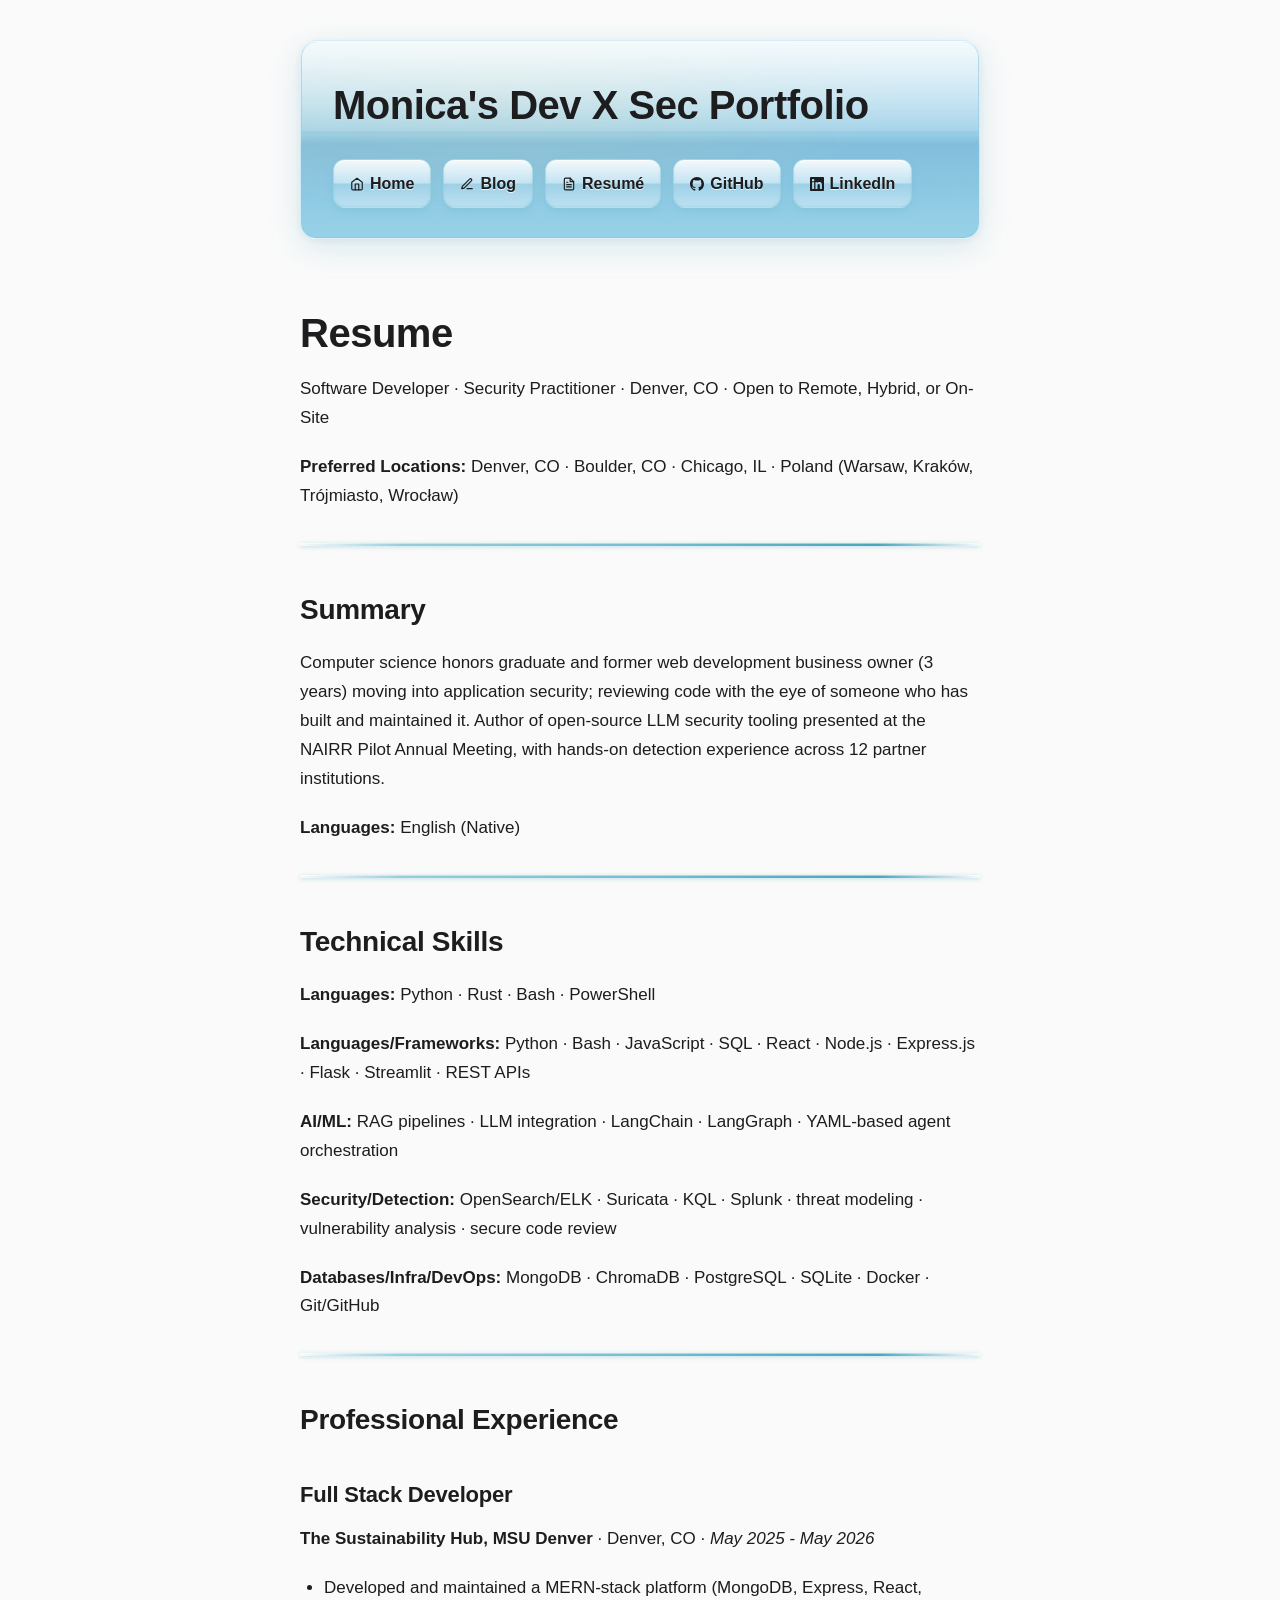
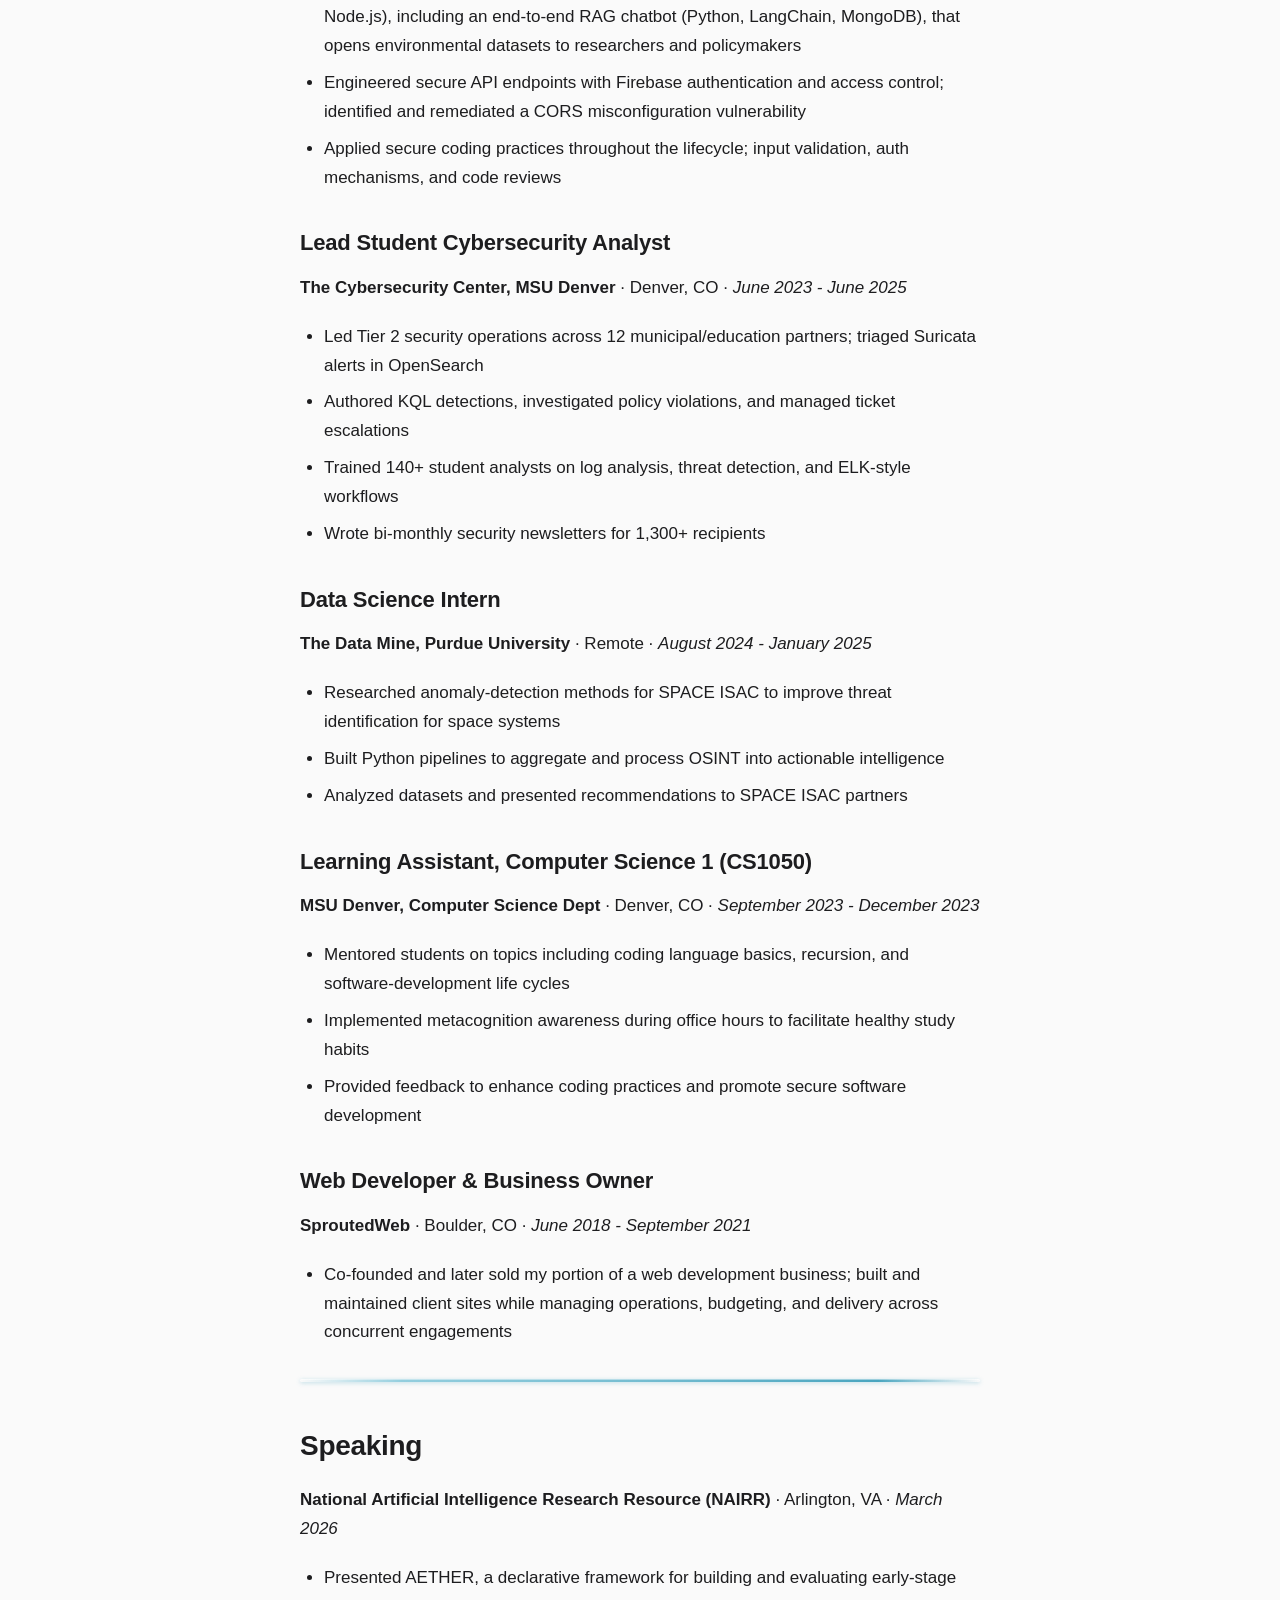
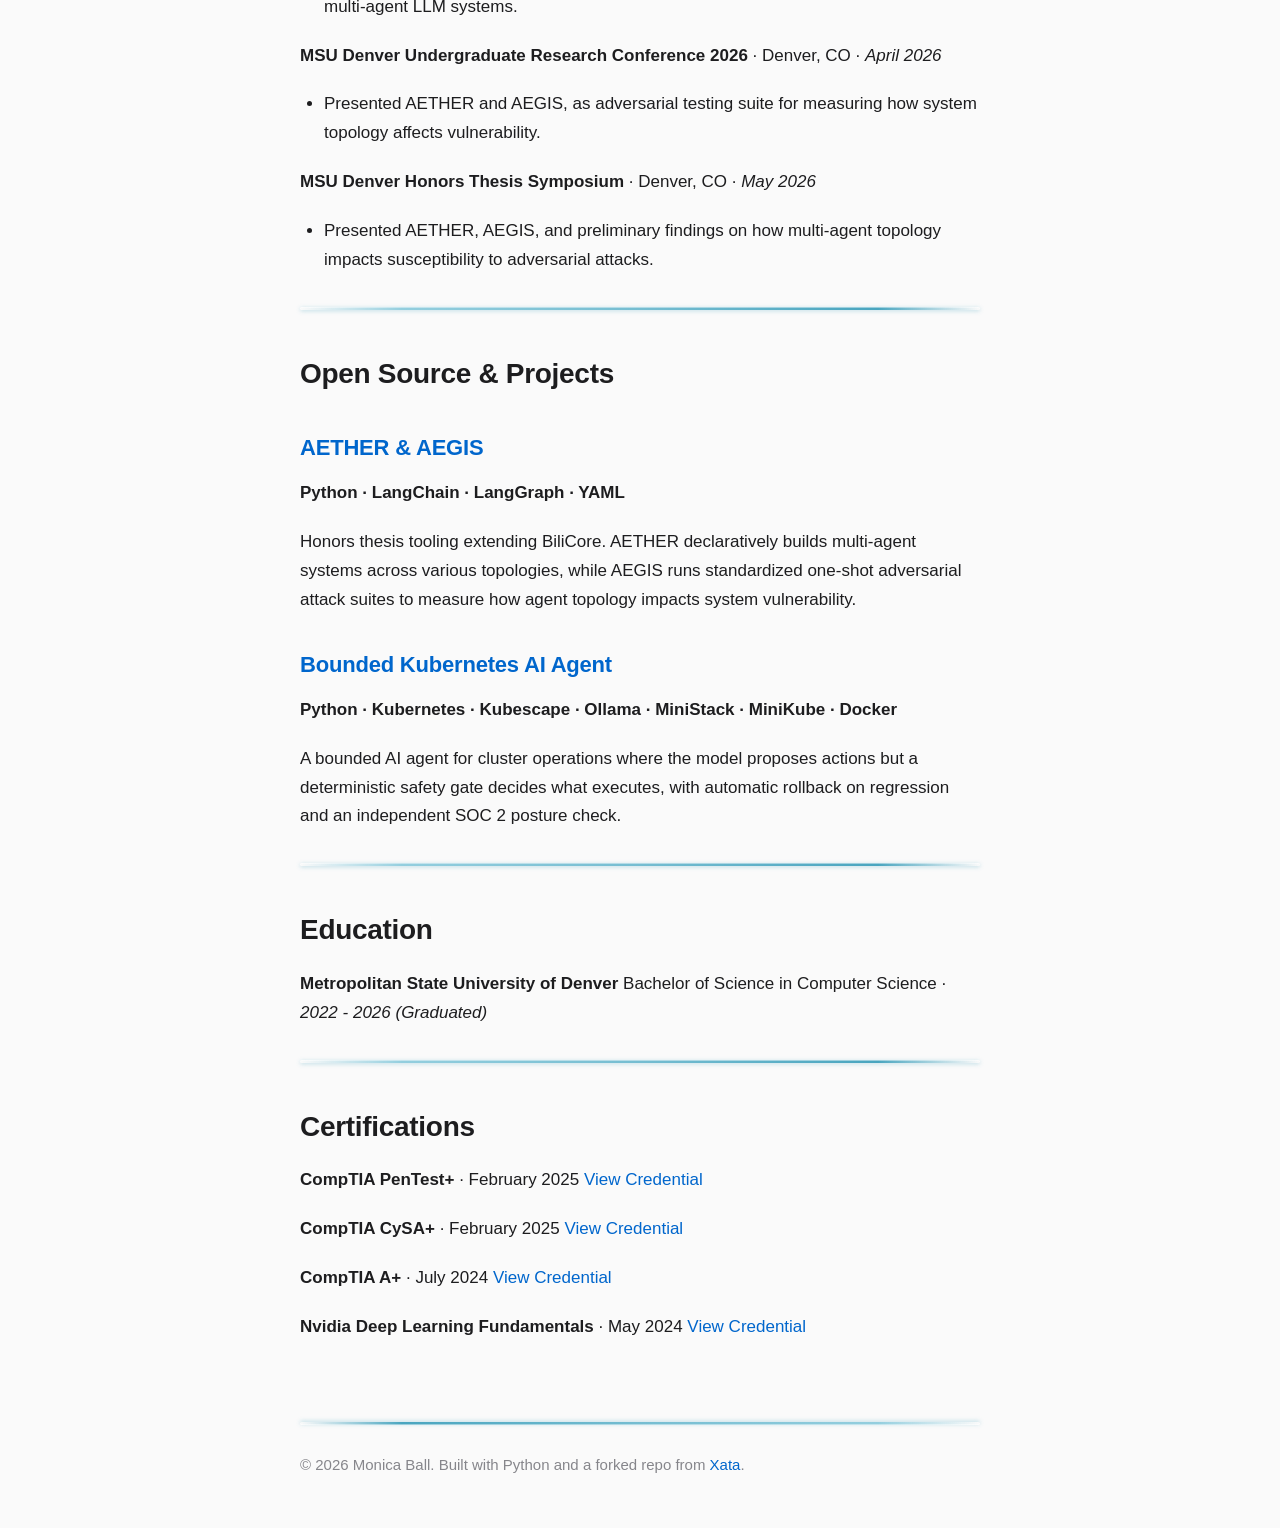
==== index.html @ e71f0da0 "deploy: 175cee1088cb00e791a0e331385b1ea7751864c9" ====
<!DOCTYPE html>
<html lang="en">
<head>
    <meta charset="UTF-8">
    <meta http-equiv="refresh" content="0; url=/resume.html">
    <title>Redirecting...</title>
</head>
<body>
    <p>Redirecting to <a href="/resume.html">resume</a>...</p>
</body>
</html>
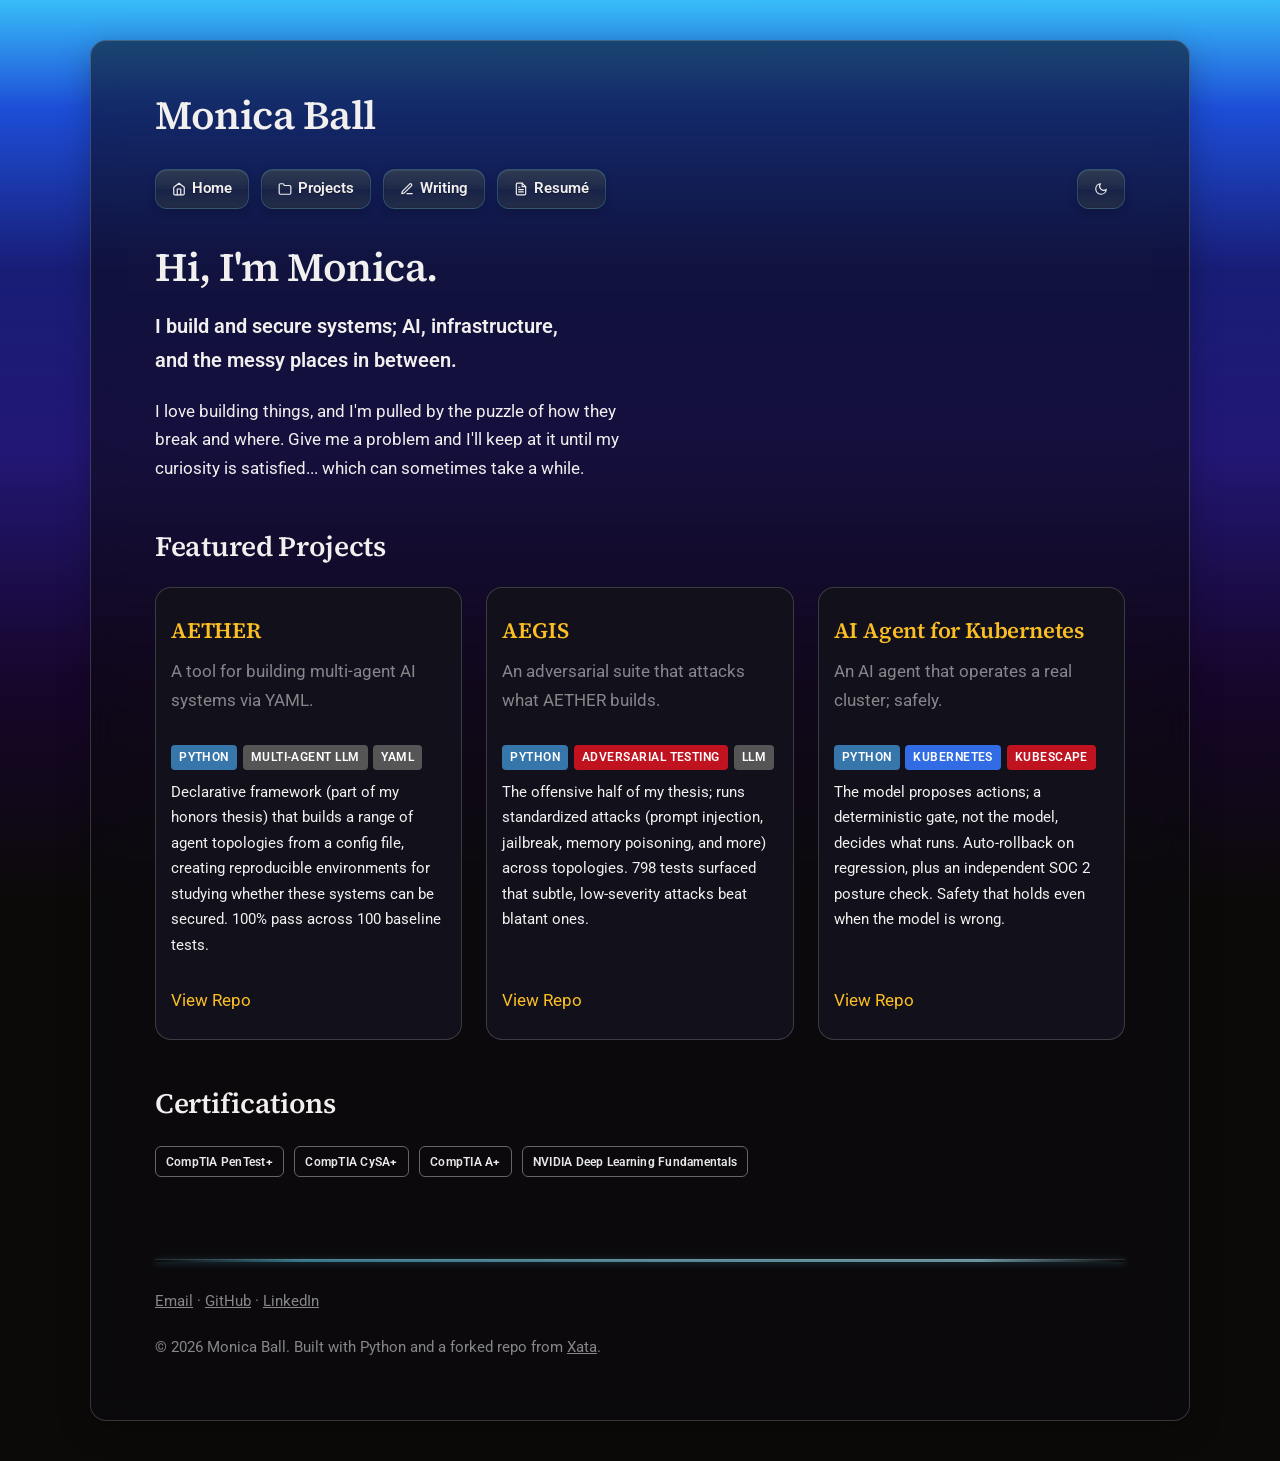
==== commit 32f746a4: "deploy: cfbd52356dfeb7d9405797ea9fa68eedf322409a" ====
--- a/index.html
+++ b/index.html
@@ -1,11 +1,272 @@
 <!DOCTYPE html>
 <html lang="en">
-<head>
-    <meta charset="UTF-8">
-    <meta http-equiv="refresh" content="0; url=/resume.html">
-    <title>Redirecting...</title>
-</head>
-<body>
-    <p>Redirecting to <a href="/resume.html">resume</a>...</p>
-</body>
-</html>+  <head>
+    <meta charset="UTF-8" />
+    <script>
+      (function () {
+        var stored = localStorage.getItem("theme");
+        var theme = stored || "dark";
+        document.documentElement.setAttribute("data-theme", theme);
+      })();
+    </script>
+    <meta name="viewport" content="width=device-width, initial-scale=1.0" />
+    <title>Home - Monica's Portfolio</title>
+    <link rel="stylesheet" href="/styles.css" />
+  </head>
+
+  <body>
+    <div class="container">
+      <header>
+        <h1>
+          <a href="/index.html" style="color: inherit; text-decoration: none"
+            >Monica Ball</a
+          >
+        </h1>
+        <input
+          type="checkbox"
+          id="nav-toggle"
+          class="nav-toggle"
+          aria-label="Toggle navigation menu"
+        />
+        <label for="nav-toggle" class="nav-toggle-label" aria-hidden="true">
+          <span></span>
+          <span></span>
+          <span></span>
+        </label>
+        <nav aria-label="Main navigation">
+          <a href="/index.html" aria-label="Home">
+            <svg
+              aria-hidden="true"
+              width="14"
+              height="14"
+              viewBox="0 0 24 24"
+              fill="none"
+              stroke="currentColor"
+              stroke-width="2"
+              stroke-linecap="round"
+              stroke-linejoin="round"
+            >
+              <path d="M3 9l9-7 9 7v11a2 2 0 0 1-2 2H5a2 2 0 0 1-2-2z" />
+              <polyline points="9 22 9 12 15 12 15 22" />
+            </svg>
+            Home
+          </a>
+          <a href="/index.html#projects" aria-label="Projects">
+            <svg
+              aria-hidden="true"
+              width="14"
+              height="14"
+              viewBox="0 0 24 24"
+              fill="none"
+              stroke="currentColor"
+              stroke-width="2"
+              stroke-linecap="round"
+              stroke-linejoin="round"
+            >
+              <path
+                d="M22 19a2 2 0 0 1-2 2H4a2 2 0 0 1-2-2V5a2 2 0 0 1 2-2h5l2 3h9a2 2 0 0 1 2 2z"
+              />
+            </svg>
+            Projects
+          </a>
+          <a href="/blog.html" aria-label="Writing">
+            <svg
+              aria-hidden="true"
+              width="14"
+              height="14"
+              viewBox="0 0 24 24"
+              fill="none"
+              stroke="currentColor"
+              stroke-width="2"
+              stroke-linecap="round"
+              stroke-linejoin="round"
+            >
+              <path d="M12 20h9" />
+              <path
+                d="M16.5 3.5a2.121 2.121 0 0 1 3 3L7 19l-4 1 1-4L16.5 3.5z"
+              />
+            </svg>
+            Writing
+          </a>
+          <a href="/resume.html" aria-label="Resumé">
+            <svg
+              aria-hidden="true"
+              width="14"
+              height="14"
+              viewBox="0 0 24 24"
+              fill="none"
+              stroke="currentColor"
+              stroke-width="2"
+              stroke-linecap="round"
+              stroke-linejoin="round"
+            >
+              <path
+                d="M14 2H6a2 2 0 0 0-2 2v16a2 2 0 0 0 2 2h12a2 2 0 0 0 2-2V8z"
+              />
+              <polyline points="14 2 14 8 20 8" />
+              <line x1="16" y1="13" x2="8" y2="13" />
+              <line x1="16" y1="17" x2="8" y2="17" />
+              <polyline points="10 9 9 9 8 9" />
+            </svg>
+            Resumé
+          </a>
+          <button
+            type="button"
+            id="theme-toggle"
+            aria-label="Switch to dark theme"
+          >
+            <svg
+              class="icon-sun"
+              aria-hidden="true"
+              width="14"
+              height="14"
+              viewBox="0 0 24 24"
+              fill="none"
+              stroke="currentColor"
+              stroke-width="2"
+              stroke-linecap="round"
+              stroke-linejoin="round"
+            >
+              <circle cx="12" cy="12" r="5" />
+              <line x1="12" y1="1" x2="12" y2="3" />
+              <line x1="12" y1="21" x2="12" y2="23" />
+              <line x1="4.22" y1="4.22" x2="5.64" y2="5.64" />
+              <line x1="18.36" y1="18.36" x2="19.78" y2="19.78" />
+              <line x1="1" y1="12" x2="3" y2="12" />
+              <line x1="21" y1="12" x2="23" y2="12" />
+              <line x1="4.22" y1="19.78" x2="5.64" y2="18.36" />
+              <line x1="18.36" y1="5.64" x2="19.78" y2="4.22" />
+            </svg>
+            <svg
+              class="icon-moon"
+              aria-hidden="true"
+              width="14"
+              height="14"
+              viewBox="0 0 24 24"
+              fill="none"
+              stroke="currentColor"
+              stroke-width="2"
+              stroke-linecap="round"
+              stroke-linejoin="round"
+            >
+              <path d="M21 12.79A9 9 0 1 1 11.21 3 7 7 0 0 0 21 12.79z" />
+            </svg>
+          </button>
+        </nav>
+      </header>
+
+      <main class="content"><h1>Hi, I'm Monica.</h1>
+<p class="hero-tagline">I build and secure systems; AI, infrastructure,
+</br>
+and the messy places in between.</p>
+
+<p class="hero-lead">I love building things, and I'm pulled by the puzzle of how they break and where. Give me a problem and I'll keep at it until my curiosity is satisfied... which can sometimes take a while.</p>
+
+<section id="projects">
+<h2>Featured Projects</h2>
+<div class="project-grid">
+<article class="project-card">
+<h3><a href="https://github.com/msu-denver/bili-core/tree/develop/bili/aether" target="_blank" rel="noopener noreferrer">AETHER</a></h3>
+<p class="project-hook">A tool for building multi-agent AI systems via YAML.</p>
+<div class="project-badges">
+    <span class="badge badge-python">Python</span>
+    <span class="badge">Multi-Agent LLM</span>
+    <span class="badge">YAML</span>
+  </div>
+<p class="project-outcome">Declarative framework (part of my honors thesis) that builds a range of agent topologies from a config file, creating reproducible environments for studying whether these systems can be secured. 100% pass across 100 baseline tests.</p>
+<div class="project-links">
+    <a href="https://github.com/msu-denver/bili-core/tree/develop/bili/aether" target="_blank" rel="noopener noreferrer">View Repo</a>
+  </div>
+</article>
+<article class="project-card">
+<h3><a href="https://github.com/msu-denver/bili-core" target="_blank" rel="noopener noreferrer">AEGIS</a></h3>
+<p class="project-hook">An adversarial suite that attacks what AETHER builds.</p>
+<div class="project-badges">
+    <span class="badge badge-python">Python</span>
+    <span class="badge badge-security">Adversarial Testing</span>
+    <span class="badge">LLM</span>
+  </div>
+<p class="project-outcome">The offensive half of my thesis; runs standardized attacks (prompt injection, jailbreak, memory poisoning, and more) across topologies. 798 tests surfaced that subtle, low-severity attacks beat blatant ones.</p>
+<div class="project-links">
+    <a href="https://github.com/msu-denver/bili-core" target="_blank" rel="noopener noreferrer">View Repo</a>
+  </div>
+</article>
+<article class="project-card">
+<h3><a href="https://github.com/MonRos3/bounded-agent-k8s" target="_blank" rel="noopener noreferrer">AI Agent for Kubernetes</a></h3>
+<p class="project-hook">An AI agent that operates a real cluster; safely.</p>
+<div class="project-badges">
+    <span class="badge badge-python">Python</span>
+    <span class="badge badge-k8s">Kubernetes</span>
+    <span class="badge badge-security">Kubescape</span>
+  </div>
+<p class="project-outcome">The model proposes actions; a deterministic gate, not the model, decides what runs. Auto-rollback on regression, plus an independent SOC 2 posture check. Safety that holds even when the model is wrong.</p>
+<div class="project-links">
+    <a href="https://github.com/MonRos3/bounded-agent-k8s" target="_blank" rel="noopener noreferrer">View Repo</a>
+  </div>
+</article>
+</div>
+</section>
+<section>
+<h2>Certifications</h2>
+<div class="cert-strip">
+  <a class="cert-chip" href="https://www.credly.com/badges/5eaf1446-01ba-4167-a25e-57d44f06ffdc/" target="_blank" rel="noopener noreferrer">CompTIA PenTest+</a>
+  <a class="cert-chip" href="https://www.credly.com/badges/3a2d47b1-969d-4658-82b5-f5fb2d9969e2/" target="_blank" rel="noopener noreferrer">CompTIA CySA+</a>
+  <a class="cert-chip" href="https://www.credly.com/badges/4c4f1317-2bf3-48f3-b133-2558b063b935/" target="_blank" rel="noopener noreferrer">CompTIA A+</a>
+  <a class="cert-chip" href="https://learn.nvidia.com/certificates?id=bPvbtuttRAiCG7UsXrkv2w" target="_blank" rel="noopener noreferrer">NVIDIA Deep Learning Fundamentals</a>
+</div>
+</section></main>
+
+      <footer>
+        <p>
+          <a href="mailto:monicaball303@gmail.com">Email</a>
+          ·
+          <a
+            href="https://github.com/MonRos3"
+            target="_blank"
+            rel="noopener noreferrer"
+            >GitHub</a
+          >
+          ·
+          <a
+            href="https://www.linkedin.com/in/monicaball303/"
+            target="_blank"
+            rel="noopener noreferrer"
+            >LinkedIn</a
+          >
+        </p>
+        <p>
+          &copy; 2026 Monica Ball. Built with Python and a forked repo from
+          <a
+            href="https://github.com/Xata"
+            target="_blank"
+            rel="noopener noreferrer"
+            >Xata</a
+          >.
+        </p>
+      </footer>
+    </div>
+    <script>
+      (function () {
+        var btn = document.getElementById("theme-toggle");
+        function labelFor(theme) {
+          return theme === "dark"
+            ? "Switch to light theme"
+            : "Switch to dark theme";
+        }
+        btn.setAttribute(
+          "aria-label",
+          labelFor(document.documentElement.getAttribute("data-theme"))
+        );
+        btn.addEventListener("click", function () {
+          var next =
+            document.documentElement.getAttribute("data-theme") === "dark"
+              ? "light"
+              : "dark";
+          document.documentElement.setAttribute("data-theme", next);
+          localStorage.setItem("theme", next);
+          btn.setAttribute("aria-label", labelFor(next));
+        });
+      })();
+    </script>
+  </body>
+</html>
--- a/styles.css
+++ b/styles.css
@@ -0,0 +1,1056 @@
+@font-face {
+  font-family: "Roboto Variable";
+  font-style: normal;
+  font-weight: 100 900;
+  font-display: swap;
+  src: url("../fonts/roboto-latin-wght-normal.woff2") format("woff2-variations");
+}
+
+@font-face {
+  font-family: "Roboto";
+  font-style: normal;
+  font-weight: 400;
+  font-display: swap;
+  src: url("../fonts/roboto-latin-standard-normal.woff2") format("woff2");
+}
+
+@font-face {
+  font-family: "Roboto";
+  font-style: italic;
+  font-weight: 400;
+  font-display: swap;
+  src: url("../fonts/roboto-latin-standard-italic.woff2") format("woff2");
+}
+
+@font-face {
+  font-family: "Source Serif 4 Variable";
+  font-style: normal;
+  font-weight: 200 900;
+  font-display: swap;
+  src: url("../fonts/source-serif-4-latin-wght-normal.woff2")
+    format("woff2-variations");
+}
+
+@font-face {
+  font-family: "Source Serif 4";
+  font-style: normal;
+  font-weight: 400;
+  font-display: swap;
+  src: url("../fonts/source-serif-4-latin-standard-normal.woff2")
+    format("woff2");
+}
+
+@font-face {
+  font-family: "Source Serif 4";
+  font-style: italic;
+  font-weight: 400;
+  font-display: swap;
+  src: url("../fonts/source-serif-4-latin-standard-italic.woff2")
+    format("woff2");
+}
+
+:root {
+  /* MIDNIGHT (dark, default) */
+  --grad-1: #0c0a09;
+  --grad-2: #17062d;
+  --grad-3: #221775;
+  --grad-4: #181d76;
+  --grad-5: #1d4ed8;
+  --grad-6: #38bdf8;
+  --text: #f2f0ef;
+  --accent: #fbbf24;
+  --surface: rgba(12, 10, 16, 0.55);
+  --surface-border: rgba(255, 252, 243, 0.18);
+  --surface-solid: #12101a;
+
+  /* carried over from Task 1, untouched */
+  --color-text-muted: #86868b;
+  --color-border: #424245;
+  --color-code-text: #ff6b9d;
+  --color-blockquote-text: #a1a1a6;
+
+  /* non-color tokens */
+  --space-1: 4px;
+  --space-2: 8px;
+  --space-3: 16px;
+  --space-4: 24px;
+  --space-5: 40px;
+  --space-6: 64px;
+
+  --font-size-sm: 0.9375rem; /* 15px */
+  --font-size-base: 1.0625rem; /* 17px */
+  --font-size-lg: 1.25rem; /* 20px */
+  --font-size-h3: clamp(
+    1.25rem,
+    1.19rem + 0.27vw,
+    1.375rem
+  ); /* 20px floor -> 22px ceiling */
+  --font-size-h2: clamp(
+    1.5rem,
+    1.38rem + 0.54vw,
+    1.75rem
+  ); /* 24px floor -> 28px ceiling */
+  --font-size-hero: clamp(2rem, 1.5rem + 2vw, 2.5rem);
+
+  --max-width: 1100px;
+  --radius-sm: 4px;
+  --radius-md: 12px;
+  --radius-lg: 16px;
+  --transition-fast: 0.2s ease;
+
+  --cert-fg: #e8e8e8;
+  --cert-border: #666;
+}
+
+[data-theme="light"] {
+  /* DAWN */
+  --grad-1: #1f2f98;
+  --grad-2: #7facd6;
+  --grad-3: #38bdf8;
+  --grad-4: #bfb8da;
+  --grad-5: #e8b7d4;
+  --grad-6: #f8f2c3;
+  --text: #0c0a09;
+  --accent: #17062d;
+  --surface: rgba(255, 253, 247, 0.55);
+  --surface-border: rgba(12, 10, 9, 0.12);
+  --surface-solid: #fffdf7;
+
+  --color-border: #e5e5e7;
+  --color-code-text: #c7254e;
+  --color-blockquote-text: #4a6670;
+
+  --cert-fg: #1a1a1a;
+  --cert-border: #888;
+}
+
+::selection {
+  background: rgba(73, 195, 220, 0.35);
+  color: inherit;
+}
+
+* {
+  margin: 0;
+  padding: 0;
+  box-sizing: border-box;
+}
+
+body {
+  font-family: "Roboto Variable", "Roboto", Arial, Helvetica, sans-serif;
+  font-synthesis: none;
+  font-size: var(--font-size-base);
+  line-height: 1.7;
+  color: var(--text);
+  padding: 0;
+  -webkit-font-smoothing: antialiased;
+  -moz-osx-font-smoothing: grayscale;
+  display: flex;
+  flex-direction: column;
+  align-items: center;
+  justify-content: center;
+  min-height: 100vh;
+  min-height: 100lvh;
+}
+
+html {
+  background-color: var(--grad-1);
+  background-image: linear-gradient(
+    to top,
+    var(--grad-1) 0%,
+    var(--grad-2) 25%,
+    var(--grad-3) 50%,
+    var(--grad-4) 70%,
+    var(--grad-5) 88%,
+    var(--grad-6) 100%
+  );
+  background-repeat: no-repeat;
+  background-attachment: fixed;
+}
+
+[data-theme="light"] {
+  background-image: linear-gradient(
+    to top,
+    var(--grad-1) 0%,
+    var(--grad-2) 12%,
+    var(--grad-3) 30%,
+    var(--grad-4) 50%,
+    var(--grad-5) 75%,
+    var(--grad-6) 100%
+  );
+}
+
+/* Aero scrollbar — desktop only */
+::-webkit-scrollbar {
+  width: 14px;
+}
+
+::-webkit-scrollbar-track {
+  background: rgba(220, 235, 245, 0.3);
+  border-left: 1px solid rgba(147, 206, 222, 0.2);
+}
+
+::-webkit-scrollbar-thumb {
+  background: linear-gradient(
+    to right,
+    rgba(200, 230, 245, 0.9) 0%,
+    rgba(147, 206, 222, 0.7) 48%,
+    rgba(117, 189, 209, 0.6) 52%,
+    rgba(147, 206, 222, 0.8) 100%
+  );
+  border-radius: 7px;
+  border: 2px solid rgba(255, 255, 255, 0.5);
+  box-shadow: 0 1px 0 rgba(255, 255, 255, 0.8) inset,
+    0 -1px 0 rgba(73, 165, 191, 0.2) inset;
+}
+
+::-webkit-scrollbar-thumb:hover {
+  background: linear-gradient(
+    to right,
+    rgba(170, 220, 240, 0.95) 0%,
+    rgba(117, 189, 209, 0.8) 48%,
+    rgba(73, 165, 191, 0.7) 52%,
+    rgba(117, 189, 209, 0.85) 100%
+  );
+  box-shadow: 0 1px 0 rgba(255, 255, 255, 0.9) inset,
+    0 -1px 0 rgba(73, 165, 191, 0.3) inset;
+}
+
+::-webkit-scrollbar-thumb:active {
+  background: linear-gradient(
+    to right,
+    rgba(130, 195, 225, 0.8) 0%,
+    rgba(90, 170, 210, 0.7) 48%,
+    rgba(73, 165, 191, 0.65) 52%,
+    rgba(100, 180, 215, 0.75) 100%
+  );
+}
+
+.container {
+  width: calc(100% - var(--space-3) * 2);
+  max-width: var(--max-width);
+  margin: var(--space-5) auto;
+  padding: var(--space-5) var(--space-6);
+  background: var(--surface);
+  backdrop-filter: blur(14px);
+  -webkit-backdrop-filter: blur(14px);
+  border: 1px solid var(--surface-border);
+  border-radius: var(--radius-lg);
+  box-shadow: 0 8px 32px rgba(0, 0, 0, 0.25);
+}
+
+@supports not (
+  (backdrop-filter: blur(1px)) or (-webkit-backdrop-filter: blur(1px))
+) {
+  .container {
+    background: var(--surface-solid);
+  }
+}
+
+/* Accessible hidden checkbox. Removed from view but still focusable :3 */
+.nav-toggle {
+  position: absolute;
+  opacity: 0;
+  width: 0;
+  height: 0;
+  pointer-events: none;
+}
+
+.nav-toggle-label {
+  display: none;
+}
+
+header {
+  margin-bottom: var(--space-4);
+  position: relative;
+  border-bottom: none;
+}
+
+hr {
+  border: none;
+  height: 3px;
+  border-radius: 2px;
+  background: linear-gradient(
+    to right,
+    rgba(147, 206, 222, 0) 0%,
+    rgba(147, 206, 222, 1) 15%,
+    rgba(117, 189, 209, 1) 50%,
+    rgba(73, 165, 191, 1) 85%,
+    rgba(73, 165, 191, 0) 100%
+  );
+  box-shadow: 0 1px 4px rgba(73, 165, 191, 0.35),
+    inset 0 1px 0 rgba(255, 255, 255, 0.45);
+  margin: 32px 0;
+}
+
+h1 {
+  font-family: "Source Serif 4 Variable", "Source Serif 4", Georgia,
+    "Times New Roman", serif;
+  font-size: var(--font-size-hero);
+  margin-bottom: var(--space-2);
+  font-weight: 600;
+  letter-spacing: -0.5px;
+  color: var(--text);
+}
+
+h2 {
+  font-family: "Source Serif 4 Variable", "Source Serif 4", Georgia,
+    "Times New Roman", serif;
+  font-size: var(--font-size-h2);
+  margin-top: var(--space-5);
+  margin-bottom: var(--space-3);
+  font-weight: 600;
+  letter-spacing: -0.3px;
+  color: var(--text);
+}
+
+h3 {
+  font-family: "Source Serif 4 Variable", "Source Serif 4", Georgia,
+    "Times New Roman", serif;
+  font-size: var(--font-size-h3);
+  margin-top: 32px;
+  margin-bottom: 12px;
+  font-weight: 600;
+  letter-spacing: -0.2px;
+  color: var(--text);
+  transition: transform var(--transition-fast);
+}
+
+h3:hover {
+  transform: translateX(4px);
+}
+
+p {
+  margin-bottom: 20px;
+}
+
+nav {
+  margin-top: 20px;
+  display: flex;
+  gap: 12px;
+  flex-wrap: nowrap;
+}
+
+/* Aero candy buttons :) */
+nav a,
+nav button#theme-toggle {
+  color: var(--text);
+  text-decoration: none;
+  font-size: var(--font-size-sm);
+  font-weight: 600;
+  padding: 6px var(--space-3);
+  border-radius: var(--radius-md);
+  display: inline-flex;
+  align-items: center;
+  gap: 6px;
+  white-space: nowrap;
+  background: linear-gradient(
+    to bottom,
+    rgba(255, 255, 255, 0.9) 0%,
+    rgba(220, 240, 250, 0.7) 48%,
+    rgba(170, 215, 235, 0.6) 52%,
+    rgba(200, 230, 245, 0.8) 100%
+  );
+  border: 1px solid rgba(147, 206, 222, 0.6);
+  box-shadow: 0 1px 0 rgba(255, 255, 255, 1) inset,
+    0 -1px 2px rgba(73, 165, 191, 0.15) inset,
+    0 3px 8px rgba(73, 165, 191, 0.18);
+  text-shadow: 0 1px 0 rgba(255, 255, 255, 0.8);
+  transition: all var(--transition-fast);
+}
+
+nav button#theme-toggle {
+  font-family: inherit;
+  cursor: pointer;
+  -webkit-appearance: none;
+  appearance: none;
+  margin-left: auto;
+}
+
+nav a:hover,
+nav button#theme-toggle:hover,
+.cert-chip:hover {
+  text-decoration: none;
+  background: linear-gradient(
+    to bottom,
+    rgba(200, 235, 250, 0.95) 0%,
+    rgba(140, 205, 230, 0.8) 48%,
+    rgba(90, 175, 215, 0.7) 52%,
+    rgba(150, 210, 235, 0.85) 100%
+  );
+  border-color: rgba(73, 165, 191, 0.6);
+  box-shadow: 0 1px 0 rgba(255, 255, 255, 0.9) inset,
+    0 -1px 2px rgba(73, 165, 191, 0.2) inset, 0 4px 12px rgba(73, 165, 191, 0.3);
+  color: var(--text);
+}
+
+nav a:active,
+nav button#theme-toggle:active {
+  background: linear-gradient(
+    to bottom,
+    rgba(130, 195, 225, 0.7) 0%,
+    rgba(100, 180, 215, 0.6) 48%,
+    rgba(140, 205, 230, 0.65) 52%,
+    rgba(170, 220, 240, 0.75) 100%
+  );
+  box-shadow: 0 1px 3px rgba(73, 165, 191, 0.3) inset,
+    0 1px 2px rgba(0, 0, 0, 0.05);
+}
+
+a {
+  color: var(--accent);
+  text-decoration: none;
+  transition: color var(--transition-fast);
+}
+
+a:hover {
+  text-decoration: underline;
+}
+
+a:focus-visible {
+  outline: 2px solid rgba(73, 165, 191, 0.8);
+  outline-offset: 2px;
+  border-radius: var(--radius-sm);
+}
+
+/* Separate rule so nav a keeps its own border-radius */
+nav a:focus-visible,
+nav button#theme-toggle:focus-visible {
+  outline: 2px solid rgba(73, 165, 191, 0.8);
+  outline-offset: 2px;
+  border-radius: var(--radius-md);
+  box-shadow: 0 1px 0 rgba(255, 255, 255, 0.6) inset,
+    0 0 0 3px rgba(73, 165, 191, 0.25);
+}
+
+.icon-moon {
+  display: none;
+}
+
+[data-theme="dark"] .icon-sun {
+  display: none;
+}
+
+[data-theme="dark"] .icon-moon {
+  display: block;
+}
+
+.content {
+  margin-bottom: 60px;
+}
+
+.article-meta {
+  color: var(--color-text-muted);
+  font-size: var(--font-size-sm);
+  margin-bottom: var(--space-4);
+  font-weight: 400;
+}
+
+.article-list {
+  list-style: none;
+}
+
+.article-list li {
+  margin-bottom: var(--space-4);
+  padding-bottom: 20px;
+  border-bottom: 1px solid var(--color-border);
+  transition: transform var(--transition-fast);
+}
+
+.article-list li:last-child {
+  border-bottom: none;
+}
+
+.article-list li:hover {
+  transform: translateX(4px);
+}
+
+.article-date {
+  color: var(--color-text-muted);
+  font-size: var(--font-size-sm);
+  display: block;
+  margin-bottom: var(--space-1);
+  font-weight: 400;
+}
+
+.article-title {
+  font-family: "Source Serif 4 Variable", "Source Serif 4", Georgia,
+    "Times New Roman", serif;
+  font-size: var(--font-size-lg);
+  font-weight: 600;
+  color: var(--accent);
+  letter-spacing: -0.2px;
+}
+
+img {
+  max-width: 100%;
+  height: auto;
+  margin: 32px 0;
+  border-radius: var(--radius-lg);
+  box-shadow: 0 4px 16px rgba(73, 165, 191, 0.15),
+    0 12px 40px rgba(0, 0, 0, 0.1);
+}
+
+/* Frosted glass code blocks */
+pre {
+  background: rgba(220, 235, 245, 0.5);
+  backdrop-filter: blur(12px) saturate(150%);
+  -webkit-backdrop-filter: blur(12px) saturate(150%);
+  border: 1px solid rgba(255, 255, 255, 0.6);
+  border-radius: var(--radius-md);
+  padding: 20px;
+  overflow-x: auto;
+  margin: var(--space-4) 0;
+  font-family: "SF Mono", Monaco, "Cascadia Code", "Courier New", monospace;
+  font-size: 14px;
+  line-height: 1.6;
+  box-shadow: 0 1px 0 rgba(255, 255, 255, 0.9) inset,
+    0 4px 16px rgba(73, 165, 191, 0.1);
+}
+
+code {
+  font-family: "SF Mono", Monaco, "Cascadia Code", "Courier New", monospace;
+  font-size: var(--font-size-sm);
+  background: rgba(220, 235, 245, 0.4);
+  padding: 3px 6px;
+  border-radius: var(--radius-sm);
+  color: var(--color-code-text);
+}
+
+pre code {
+  background: none;
+  padding: 0;
+  color: var(--text);
+}
+
+/* Glass callout blockquote */
+blockquote {
+  border-left: none;
+  padding: 20px 20px 20px var(--space-4);
+  margin: var(--space-4) 0;
+  color: var(--color-blockquote-text);
+  font-style: italic;
+  position: relative;
+  background: rgba(200, 230, 245, 0.3);
+  border: 1px solid rgba(255, 255, 255, 0.5);
+  border-radius: var(--radius-md);
+  box-shadow: 0 1px 0 rgba(255, 255, 255, 0.7) inset,
+    0 2px 8px rgba(73, 165, 191, 0.08);
+}
+
+blockquote::before {
+  content: "";
+  position: absolute;
+  left: 0;
+  top: 0;
+  bottom: 0;
+  width: 4px;
+  border-radius: 2px 0 0 2px;
+  background: linear-gradient(
+    to bottom,
+    rgba(147, 206, 222, 1) 0%,
+    rgba(117, 189, 209, 1) 41%,
+    rgba(73, 165, 191, 1) 100%
+  );
+  box-shadow: 1px 0 4px rgba(73, 165, 191, 0.3);
+}
+
+ul:not(.article-list),
+ol {
+  margin: 20px 0;
+  padding-left: var(--space-4);
+}
+
+li {
+  margin-bottom: var(--space-2);
+}
+
+footer {
+  margin-top: 80px;
+  padding-top: 30px;
+  font-size: var(--font-size-sm);
+  color: var(--color-text-muted);
+  position: relative;
+  border-top: none;
+}
+
+footer::before {
+  content: "";
+  position: absolute;
+  top: 0;
+  left: 0;
+  right: 0;
+  height: 3px;
+  border-radius: 2px;
+  background: linear-gradient(
+    to right,
+    rgba(73, 165, 191, 0) 0%,
+    rgba(73, 165, 191, 1) 15%,
+    rgba(117, 189, 209, 1) 50%,
+    rgba(147, 206, 222, 1) 85%,
+    rgba(147, 206, 222, 0) 100%
+  );
+  box-shadow: 0 -1px 4px rgba(73, 165, 191, 0.35),
+    inset 0 -1px 0 rgba(255, 255, 255, 0.45);
+}
+
+footer a {
+  color: inherit;
+  text-decoration: underline;
+}
+
+footer a:hover {
+  color: var(--text);
+}
+
+@keyframes fadeIn {
+  from {
+    opacity: 0;
+    transform: translateY(8px);
+  }
+
+  to {
+    opacity: 1;
+    transform: translateY(0);
+  }
+}
+
+.content {
+  animation: fadeIn 0.4s ease-out;
+}
+
+@media (prefers-reduced-motion: reduce) {
+  *,
+  *::before,
+  *::after {
+    animation-duration: 0.01ms !important;
+    animation-iteration-count: 1 !important;
+    transition-duration: 0.01ms !important;
+  }
+}
+
+[data-theme="dark"] ::selection {
+  background: rgba(73, 165, 191, 0.4);
+  color: inherit;
+}
+
+/* Dark Aero scrollbar */
+[data-theme="dark"] ::-webkit-scrollbar-track {
+  background: rgba(15, 20, 28, 0.5);
+  border-left: 1px solid rgba(73, 165, 191, 0.1);
+}
+
+[data-theme="dark"] ::-webkit-scrollbar-thumb {
+  background: linear-gradient(
+    to right,
+    rgba(50, 65, 75, 0.9) 0%,
+    rgba(40, 55, 65, 0.7) 48%,
+    rgba(35, 50, 60, 0.6) 52%,
+    rgba(45, 60, 70, 0.8) 100%
+  );
+  border-color: rgba(73, 165, 191, 0.2);
+  box-shadow: 0 1px 0 rgba(255, 255, 255, 0.06) inset,
+    0 -1px 0 rgba(0, 0, 0, 0.2) inset;
+}
+
+[data-theme="dark"] ::-webkit-scrollbar-thumb:hover {
+  background: linear-gradient(
+    to right,
+    rgba(60, 80, 95, 0.95) 0%,
+    rgba(50, 70, 85, 0.8) 48%,
+    rgba(45, 65, 80, 0.7) 52%,
+    rgba(55, 75, 90, 0.85) 100%
+  );
+  border-color: rgba(73, 165, 191, 0.3);
+}
+
+[data-theme="dark"] ::-webkit-scrollbar-thumb:active {
+  background: linear-gradient(
+    to right,
+    rgba(40, 55, 65, 0.8) 0%,
+    rgba(35, 50, 60, 0.7) 48%,
+    rgba(30, 45, 55, 0.65) 52%,
+    rgba(38, 52, 62, 0.75) 100%
+  );
+}
+
+[data-theme="dark"] nav a,
+[data-theme="dark"] nav button#theme-toggle {
+  background: linear-gradient(
+    to bottom,
+    rgba(60, 70, 80, 0.7) 0%,
+    rgba(45, 55, 65, 0.5) 48%,
+    rgba(35, 45, 55, 0.4) 52%,
+    rgba(50, 60, 70, 0.6) 100%
+  );
+  border-color: rgba(73, 165, 191, 0.3);
+  box-shadow: 0 1px 0 rgba(255, 255, 255, 0.08) inset,
+    0 -1px 2px rgba(0, 0, 0, 0.15) inset, 0 3px 8px rgba(0, 0, 0, 0.2);
+  text-shadow: 0 1px 0 rgba(0, 0, 0, 0.4);
+}
+
+[data-theme="dark"] nav a:hover,
+[data-theme="dark"] nav button#theme-toggle:hover,
+[data-theme="dark"] .cert-chip:hover {
+  background: linear-gradient(
+    to bottom,
+    rgba(251, 191, 36, 0.35) 0%,
+    rgba(217, 164, 30, 0.25) 48%,
+    rgba(184, 138, 25, 0.2) 52%,
+    rgba(217, 164, 30, 0.3) 100%
+  );
+  border-color: rgba(251, 191, 36, 0.5);
+  box-shadow: 0 1px 0 rgba(255, 255, 255, 0.05) inset,
+    0 -1px 2px rgba(0, 0, 0, 0.1) inset, 0 4px 12px rgba(251, 191, 36, 0.2);
+}
+
+[data-theme="dark"] nav a:active,
+[data-theme="dark"] nav button#theme-toggle:active {
+  background: linear-gradient(
+    to bottom,
+    rgba(35, 45, 55, 0.8) 0%,
+    rgba(45, 55, 65, 0.6) 48%,
+    rgba(40, 50, 60, 0.65) 52%,
+    rgba(50, 60, 70, 0.7) 100%
+  );
+  box-shadow: 0 1px 3px rgba(0, 0, 0, 0.3) inset, 0 1px 2px rgba(0, 0, 0, 0.1);
+}
+
+[data-theme="dark"] a:focus-visible {
+  outline-color: rgba(117, 189, 209, 0.8);
+}
+
+[data-theme="dark"] nav a:focus-visible,
+[data-theme="dark"] nav button#theme-toggle:focus-visible {
+  outline-color: rgba(117, 189, 209, 0.8);
+  box-shadow: 0 1px 0 rgba(255, 255, 255, 0.05) inset,
+    0 0 0 3px rgba(73, 165, 191, 0.3);
+}
+
+/* Dark frosted glass code blocks */
+[data-theme="dark"] pre {
+  background: rgba(30, 40, 50, 0.6);
+  backdrop-filter: blur(12px) saturate(150%);
+  -webkit-backdrop-filter: blur(12px) saturate(150%);
+  border: 1px solid rgba(73, 165, 191, 0.15);
+  box-shadow: 0 1px 0 rgba(255, 255, 255, 0.05) inset,
+    0 4px 16px rgba(0, 0, 0, 0.3);
+}
+
+[data-theme="dark"] code {
+  background: rgba(30, 40, 50, 0.5);
+}
+
+[data-theme="dark"] img {
+  box-shadow: 0 4px 16px rgba(0, 0, 0, 0.4), 0 12px 40px rgba(0, 0, 0, 0.5);
+}
+
+/* Dark glass callout blockquote */
+[data-theme="dark"] blockquote {
+  background: rgba(30, 45, 55, 0.4);
+  border-color: rgba(73, 165, 191, 0.15);
+  box-shadow: 0 1px 0 rgba(255, 255, 255, 0.04) inset,
+    0 2px 8px rgba(0, 0, 0, 0.2);
+}
+
+[data-theme="dark"] blockquote::before {
+  opacity: 0.7;
+  box-shadow: 1px 0 6px rgba(73, 165, 191, 0.4);
+}
+
+[data-theme="dark"] hr {
+  opacity: 0.7;
+  box-shadow: 0 1px 6px rgba(73, 165, 191, 0.5),
+    inset 0 1px 0 rgba(255, 255, 255, 0.2);
+}
+
+[data-theme="dark"] footer::before {
+  opacity: 0.7;
+  box-shadow: 0 1px 6px rgba(73, 165, 191, 0.5),
+    inset 0 1px 0 rgba(255, 255, 255, 0.2);
+}
+
+[data-theme="dark"] .nav-toggle-label {
+  background: linear-gradient(
+    to bottom,
+    rgba(60, 70, 80, 0.7) 0%,
+    rgba(45, 55, 65, 0.5) 50%,
+    rgba(35, 45, 55, 0.4) 51%,
+    rgba(50, 60, 70, 0.6) 100%
+  );
+  border-color: rgba(73, 165, 191, 0.3);
+  box-shadow: 0 1px 0 rgba(255, 255, 255, 0.08) inset,
+    0 1px 3px rgba(0, 0, 0, 0.2);
+}
+
+[data-theme="dark"] .nav-toggle:checked ~ nav {
+  background: linear-gradient(
+    to bottom,
+    rgba(40, 50, 60, 0.95) 0%,
+    rgba(30, 40, 50, 0.85) 50%,
+    rgba(25, 35, 45, 0.8) 51%,
+    rgba(35, 45, 55, 0.9) 100%
+  );
+  border-color: rgba(73, 165, 191, 0.25);
+  box-shadow: 0 1px 0 rgba(255, 255, 255, 0.08) inset,
+    0 4px 16px rgba(0, 0, 0, 0.3);
+}
+
+/* Hero */
+.hero-tagline {
+  font-size: var(--font-size-lg);
+  font-weight: 600;
+}
+
+.hero-lead {
+  max-width: 50%;
+}
+
+/* Featured projects grid — breakpoint-free reflow */
+.project-grid {
+  display: grid;
+  grid-template-columns: repeat(auto-fit, minmax(260px, 1fr));
+  gap: var(--space-4);
+}
+
+.project-card {
+  display: flex;
+  flex-direction: column;
+  gap: var(--space-2);
+  background: var(--surface-solid);
+  border: 1px solid var(--surface-border);
+  border-radius: var(--radius-lg);
+  padding: var(--space-4) 15px;
+  transition: transform var(--transition-fast);
+}
+
+.project-card:hover {
+  transform: translateY(-2px);
+}
+
+.project-card h3 {
+  margin: 0;
+}
+
+.project-hook {
+  color: var(--color-text-muted);
+  font-style: italic;
+}
+
+.project-badges {
+  display: flex;
+  flex-wrap: wrap;
+  gap: var(--space-1);
+}
+
+.project-outcome {
+  font-size: var(--font-size-sm);
+}
+
+.project-links {
+  display: flex;
+  gap: var(--space-3);
+  margin-top: auto;
+}
+
+/* Tech badges */
+.badge {
+  display: inline-block;
+  padding: 0.25em 0.7em;
+  margin: 0.15em 0.15em 0.15em 0;
+  font-size: 0.72rem;
+  font-weight: 600;
+  letter-spacing: 0.04em;
+  text-transform: uppercase;
+  color: #fff;
+  background: var(--badge-default, #555);
+  border-radius: 4px;
+  vertical-align: middle;
+}
+
+/* languages */
+.badge-python {
+  background: #3776ab;
+}
+.badge-bash {
+  background: #4eaa25;
+}
+.badge-js {
+  background: #f7df1e;
+  color: #222;
+}
+
+/* AI / LLM stack */
+.badge-langchain {
+  background: #1c3c3c;
+}
+.badge-langgraph {
+  background: #2f6e4f;
+}
+.badge-ollama {
+  background: #000000;
+}
+.badge-chromadb {
+  background: #ff6b4a;
+}
+
+/* apps / infra */
+.badge-streamlit {
+  background: #ff4b4b;
+}
+.badge-docker {
+  background: #2496ed;
+}
+.badge-k8s {
+  background: #326ce5;
+}
+.badge-linux {
+  background: #fcc624;
+  color: #222;
+}
+
+/* security */
+.badge-security {
+  background: #c1121f;
+}
+
+/* dark-mode visibility fix: the near-black entries disappear against the
+   dark theme's near-black card surface without a visible edge */
+[data-theme="dark"] .badge-ollama,
+[data-theme="dark"] .badge-langchain {
+  border: 1px solid var(--surface-border);
+}
+
+/* Cert chips */
+.cert-strip {
+  display: flex;
+  flex-wrap: wrap;
+  gap: var(--space-2);
+}
+
+.cert-chip {
+  display: inline-block;
+  padding: 0.3em 0.8em;
+  margin: 0.2em 0.2em 0.2em 0;
+  font-size: 0.78rem;
+  font-weight: 600;
+  letter-spacing: 0.02em;
+  color: var(--cert-fg, #1a1a1a);
+  background: transparent;
+  border: 1.5px solid var(--cert-border, #888);
+  border-radius: 6px;
+  vertical-align: middle;
+}
+
+.cert-chip-progress {
+  border-style: dashed;
+  opacity: 0.85;
+}
+
+@media (max-width: 768px) {
+  .container {
+    padding: 30px var(--space-4);
+  }
+
+  .hero-lead {
+    max-width: 100%;
+  }
+
+  /* Revert to native scrollbar on touch devices */
+  ::-webkit-scrollbar {
+    width: initial;
+  }
+
+  ::-webkit-scrollbar-track,
+  ::-webkit-scrollbar-thumb {
+    all: unset;
+  }
+
+  .nav-toggle-label {
+    display: flex;
+    flex-direction: column;
+    gap: 5px;
+    cursor: pointer;
+    position: absolute;
+    top: 0;
+    right: 0;
+    z-index: 10;
+    padding: var(--space-2);
+    border-radius: var(--radius-md);
+    background: linear-gradient(
+      to bottom,
+      rgba(255, 255, 255, 0.9) 0%,
+      rgba(220, 240, 250, 0.7) 48%,
+      rgba(170, 215, 235, 0.6) 52%,
+      rgba(200, 230, 245, 0.8) 100%
+    );
+    border: 1px solid rgba(147, 206, 222, 0.6);
+    box-shadow: 0 1px 0 rgba(255, 255, 255, 1) inset,
+      0 -1px 2px rgba(73, 165, 191, 0.15) inset,
+      0 3px 8px rgba(73, 165, 191, 0.18);
+  }
+
+  .nav-toggle-label span {
+    display: block;
+    width: 22px;
+    height: 2px;
+    background: var(--text);
+    border-radius: 1px;
+    transition: all 0.3s ease;
+  }
+
+  .nav-toggle:checked ~ .nav-toggle-label span:nth-child(1) {
+    transform: rotate(45deg) translate(5px, 5px);
+  }
+
+  .nav-toggle:checked ~ .nav-toggle-label span:nth-child(2) {
+    opacity: 0;
+  }
+
+  .nav-toggle:checked ~ .nav-toggle-label span:nth-child(3) {
+    transform: rotate(-45deg) translate(5px, -5px);
+  }
+
+  nav {
+    display: flex;
+    flex-direction: column;
+    gap: var(--space-2);
+    max-height: 0;
+    overflow: hidden;
+    opacity: 0;
+    margin-top: 0;
+    transition: max-height 0.35s ease, opacity 0.3s ease, margin-top 0.35s ease;
+    padding: 0 var(--space-1);
+  }
+
+  /* max-height is a fixed estimate for the animated expand/collapse — it must
+       stay larger than the expanded nav's natural height or content will clip.
+       overflow-y: auto is a safety net (scrolls instead of clipping) for taller
+       content from a larger browser font-size or future nav items; raise the
+       max-height too if that becomes the common case. */
+  .nav-toggle:checked ~ nav {
+    max-height: 600px;
+    overflow-y: auto;
+    opacity: 1;
+    margin-top: 20px;
+    padding: var(--space-3);
+    background: linear-gradient(
+      to bottom,
+      rgba(220, 235, 245, 0.9) 0%,
+      rgba(195, 220, 235, 0.7) 50%,
+      rgba(175, 210, 230, 0.6) 51%,
+      rgba(200, 225, 240, 0.8) 100%
+    );
+    border: 1px solid rgba(147, 206, 222, 0.4);
+    border-radius: var(--radius-md);
+    box-shadow: 0 1px 0 rgba(255, 255, 255, 0.7) inset,
+      0 4px 16px rgba(73, 165, 191, 0.15);
+  }
+
+  nav a,
+  nav button#theme-toggle {
+    width: 100%;
+    justify-content: center;
+    padding: 10px var(--space-3);
+    font-size: 16px;
+  }
+}
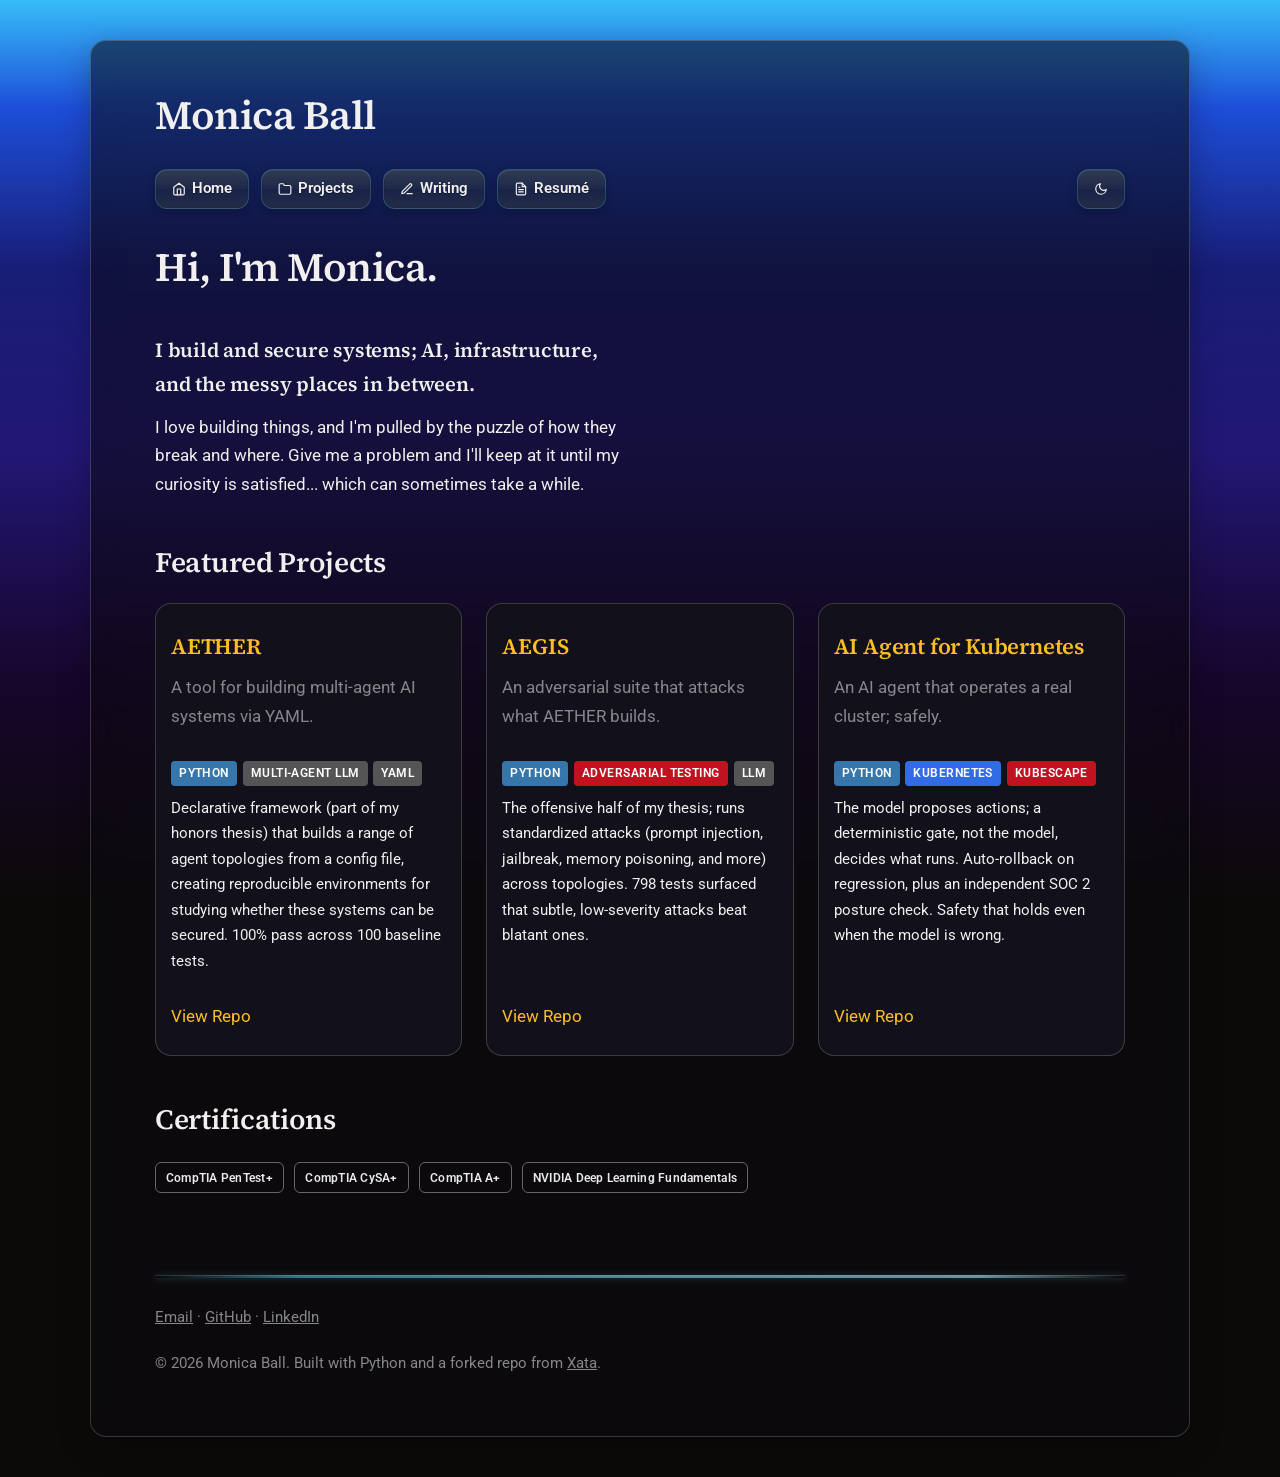
==== commit 181225b7: "deploy: 5f980f9fa494782cd714caa466868e57bc0e6ccf" ====
--- a/index.html
+++ b/index.html
@@ -156,11 +156,12 @@
       </header>
 
       <main class="content"><h1>Hi, I'm Monica.</h1>
-<p class="hero-tagline">I build and secure systems; AI, infrastructure,
+<h3 class="hero-tagline">I build and secure systems; AI, infrastructure,
 </br>
-and the messy places in between.</p>
-
-<p class="hero-lead">I love building things, and I'm pulled by the puzzle of how they break and where. Give me a problem and I'll keep at it until my curiosity is satisfied... which can sometimes take a while.</p>
+and the messy places in between.</h3>
+
+<p class="hero-lead">I love building things, and I'm pulled by the puzzle of how they break and where. 
+Give me a problem and I'll keep at it until my curiosity is satisfied... which can sometimes take a while.</p>
 
 <section id="projects">
 <h2>Featured Projects</h2>
--- a/styles.css
+++ b/styles.css
@@ -802,7 +802,7 @@
 }
 
 .hero-lead {
-  max-width: 50%;
+  max-width: 50% !important;
 }
 
 /* Featured projects grid — breakpoint-free reflow */
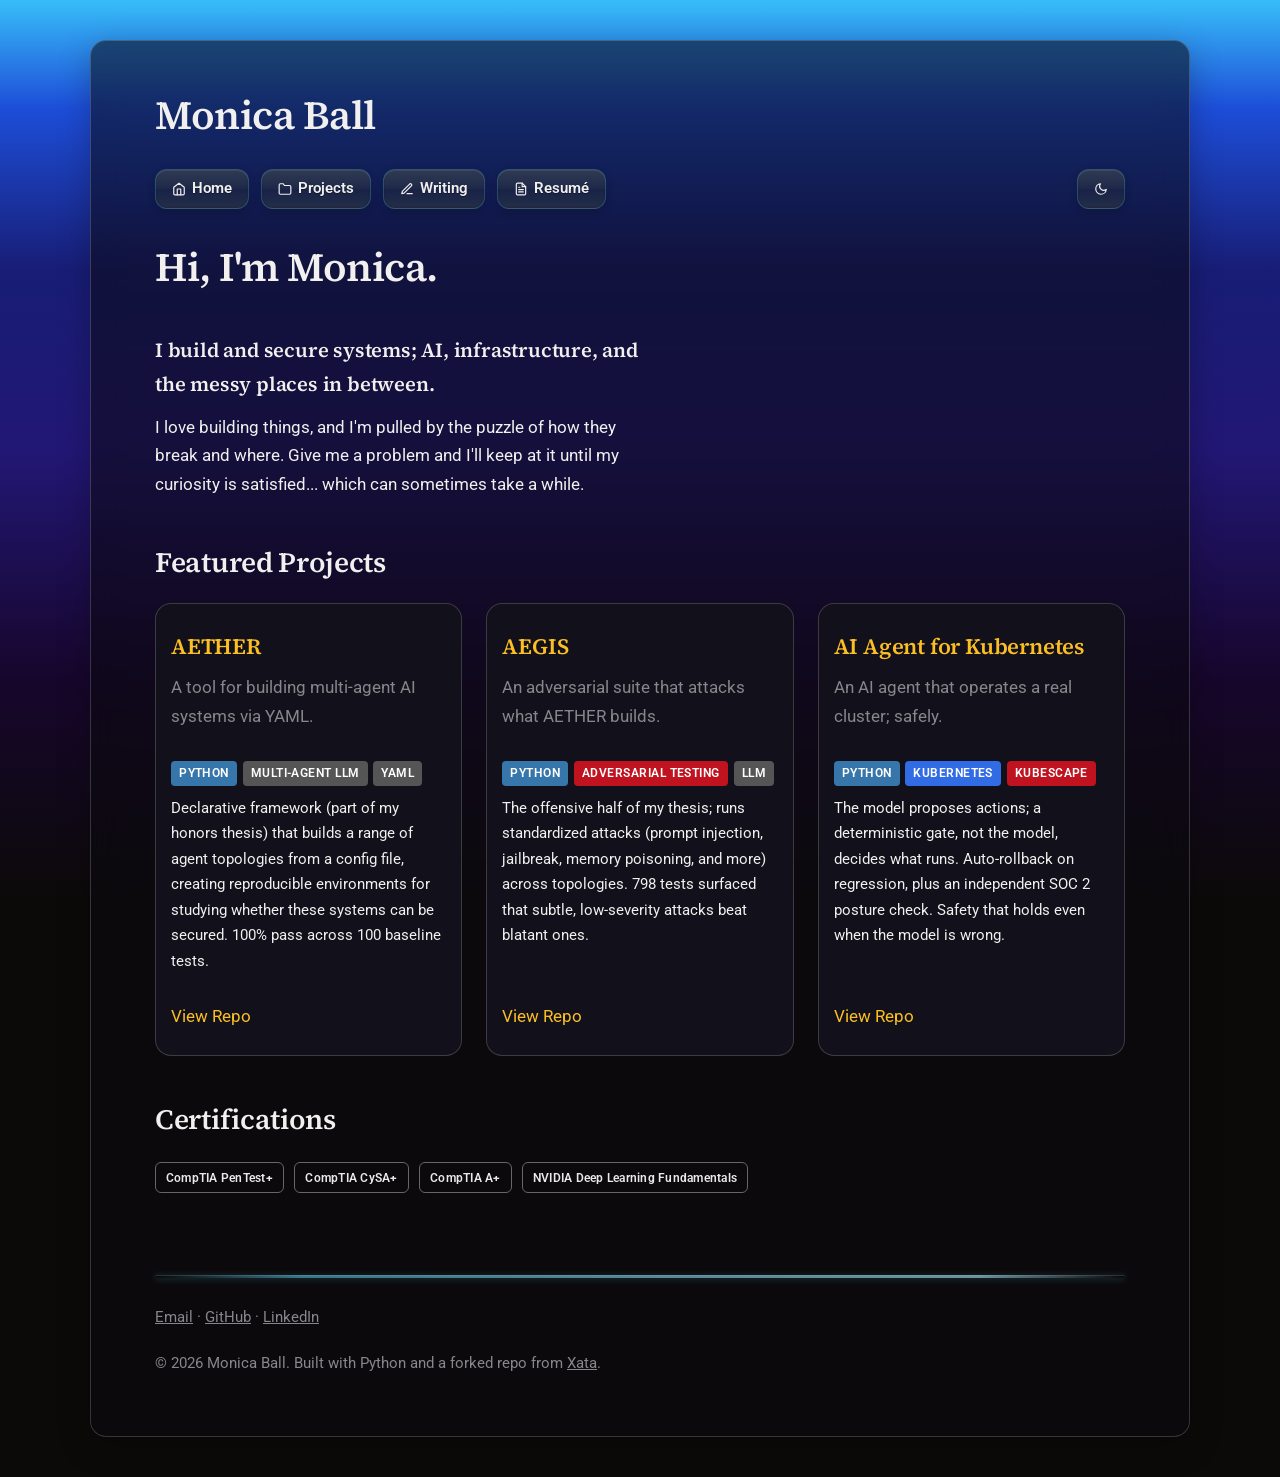
==== commit 15f46f0d: "deploy: c94a72a88071166fed529ea20f5cf6258ea12e92" ====
--- a/index.html
+++ b/index.html
@@ -156,9 +156,7 @@
       </header>
 
       <main class="content"><h1>Hi, I'm Monica.</h1>
-<h3 class="hero-tagline">I build and secure systems; AI, infrastructure,
-</br>
-and the messy places in between.</h3>
+<h3 class="hero-tagline">I build and secure systems; AI, infrastructure, and the messy places in between.</h3>
 
 <p class="hero-lead">I love building things, and I'm pulled by the puzzle of how they break and where. 
 Give me a problem and I'll keep at it until my curiosity is satisfied... which can sometimes take a while.</p>
--- a/styles.css
+++ b/styles.css
@@ -799,10 +799,11 @@
 .hero-tagline {
   font-size: var(--font-size-lg);
   font-weight: 600;
+  max-width: 50%;
 }
 
 .hero-lead {
-  max-width: 50% !important;
+  max-width: 50%;
 }
 
 /* Featured projects grid — breakpoint-free reflow */
@@ -949,6 +950,10 @@
 @media (max-width: 768px) {
   .container {
     padding: 30px var(--space-4);
+  }
+
+  .hero-tagline {
+    max-width: 100%;
   }
 
   .hero-lead {
